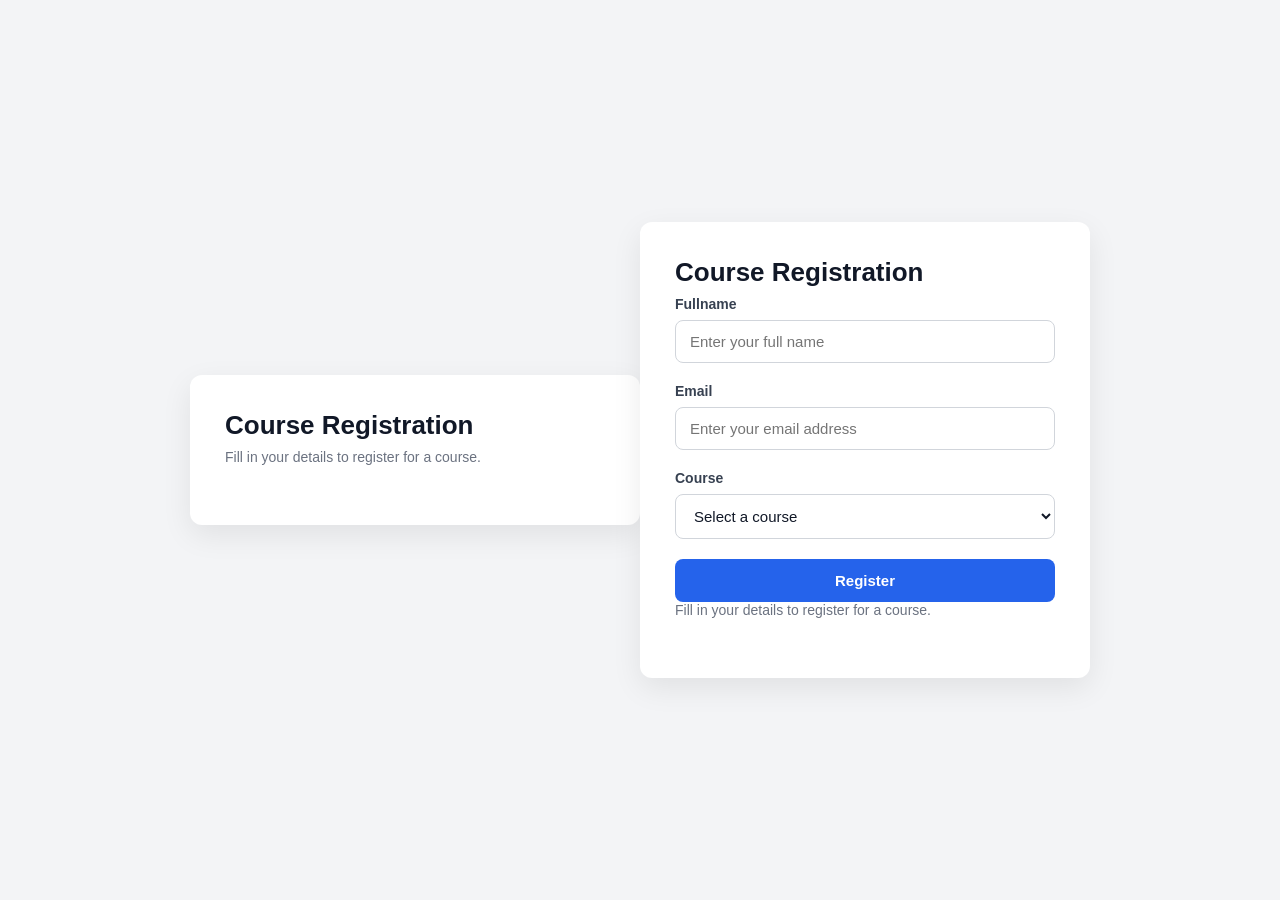
==== form/index.html @ d3ac686b "lesson: form basics" ====
<!DOCTYPE html>
<html lang="en">
<head>
    <meta charset="UTF-8">
    <meta name="viewport" content="width=device-width, initial-scale=1.0">
    <title>Course Registration</title>

    <style>
        * {
            box-sizing: border-box;
            margin: 0;
            padding: 0;
        }

        body {
            font-family: Arial, sans-serif;
            background: #f3f4f6;
            min-height: 100vh;

            display: flex;
            justify-content: center;
            align-items: center;
        }

        form {
            width: 100%;
            max-width: 450px;
            background: #ffffff;
            padding: 35px;
            border-radius: 12px;

            box-shadow: 0 10px 30px rgba(0, 0, 0, 0.08);
        }

        form::before {
            content: "Course Registration";
            display: block;
            font-size: 26px;
            font-weight: 700;
            color: #111827;
            margin-bottom: 8px;
        }

        form::after {
            content: "Fill in your details to register for a course.";
            display: block;
            font-size: 14px;
            color: #6b7280;
            margin-bottom: 25px;
        }

        label {
            display: block;
            margin-bottom: 8px;
            font-size: 14px;
            font-weight: 600;
            color: #374151;
        }

        input,
        select {
            width: 100%;
            padding: 12px 14px;
            margin-bottom: 20px;

            border: 1px solid #d1d5db;
            border-radius: 8px;

            font-size: 15px;
            color: #111827;
            background: #fff;

            outline: none;
            transition: border-color 0.2s, box-shadow 0.2s;
        }

        input:focus,
        select:focus {
            border-color: #2563eb;
            box-shadow: 0 0 0 3px rgba(37, 99, 235, 0.12);
        }

        select {
            cursor: pointer;
        }

        button {
            width: 100%;
            padding: 13px;

            border: none;
            border-radius: 8px;

            background: #2563eb;
            color: white;

            font-size: 15px;
            font-weight: 600;
            cursor: pointer;

            transition: background 0.2s, transform 0.2s;
        }

        button:hover {
            background: #1d4ed8;
        }

        button:active {
            transform: scale(0.98);
        }

        @media (max-width: 500px) {
            form {
                margin: 20px;
                padding: 25px;
            }
        }
    </style>
</head>

<body>

    <form action="" method=""></form>

    <form>

        <label for="fullname">Fullname</label>
        <input 
            type="text" 
            name="fullname" 
            id="fullname"
            placeholder="Enter your full name"
            required
        >


        <label for="email">Email</label>
        <input 
            type="email" 
            name="email" 
            id="email"
            placeholder="Enter your email address"
            required
        >


        <label for="course">Course</label>
        <select name="course" id="course" required>
            <option value="">Select a course</option>
            <option value="javascript">JavaScript</option>
            <option value="data-analytics">Data Analytics</option>
            <option value="python">Python</option>
            <option value="web-design">Web Design</option>
            <option value="digital-marketing">Digital Marketing</option>
        </select>

        <button type="submit">Register</button>

    </form>

    <script src="app.js"></script>
</body>
</html>
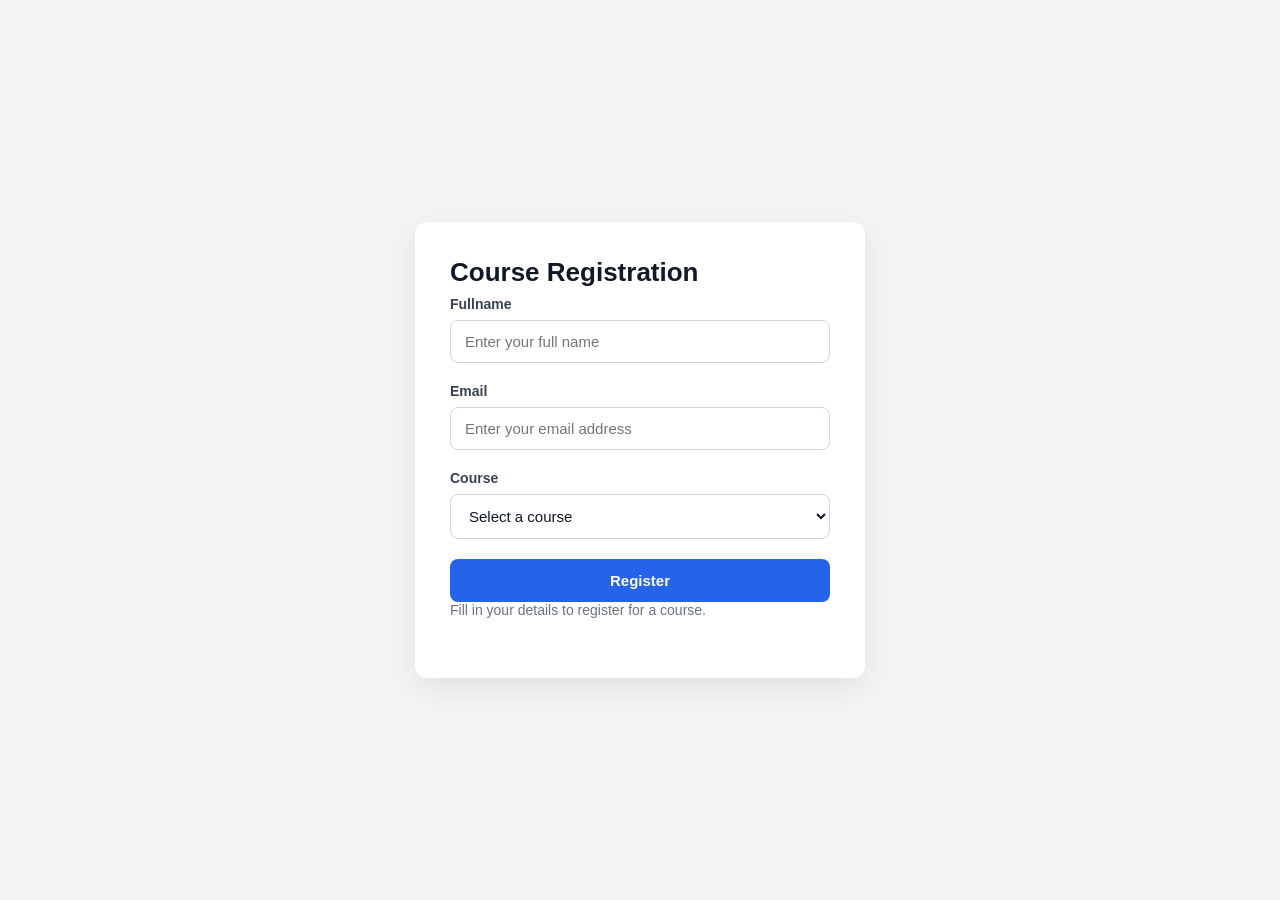
==== commit 744ebefd: "update: removed extra form tag" ====
--- a/form/index.html
+++ b/form/index.html
@@ -119,9 +119,6 @@
 </head>
 
 <body>
-
-    <form action="" method=""></form>
-
     <form>
 
         <label for="fullname">Fullname</label>
